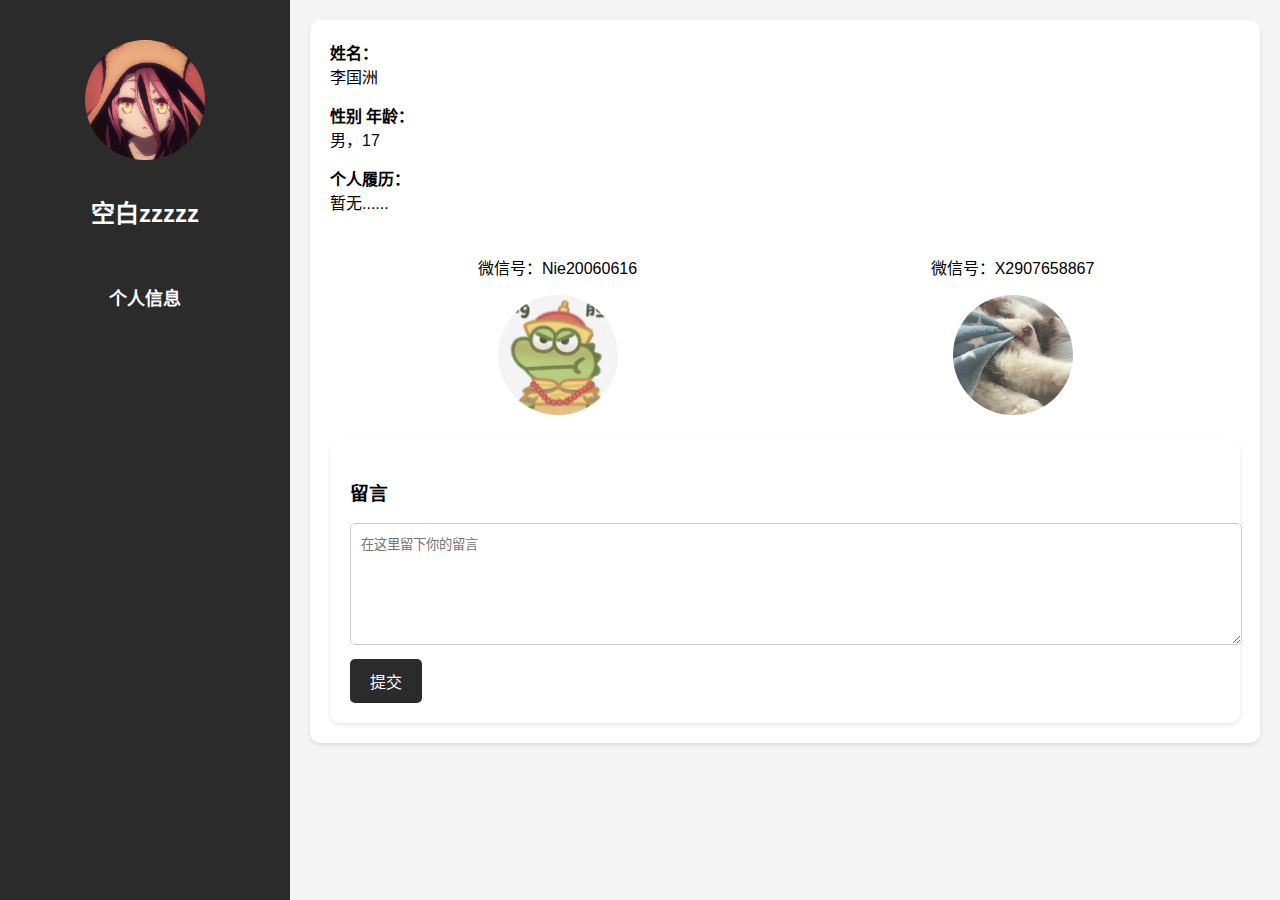
==== LGZ.html @ 47874025 "Update LGZ.html" ====
<!DOCTYPE html>
<html lang="zh-CN">
<head>
    <meta charset="UTF-8">
    <meta name="viewport" content="width=device-width, initial-scale=1.0">
    <title>个人主页</title>
    <link rel="stylesheet" href="styles.css">
    <style>
        body {
            margin: 0;
            padding: 0;
            font-family: Arial, sans-serif;
            background-color: #f4f4f4;
        }
        .container {
            display: flex;
            height: 100vh;
        }
        .sidebar {
            width: 250px;
            background-color: #2b2b2b;
            color: white;
            padding: 20px;
            display: flex;
            flex-direction: column;
            justify-content: flex-start;
            align-items: center;
        }
        .menu-item {
            margin-bottom: 40px;
            text-align: center;
        }
        .menu-item h2 {
            font-size: 18px;
            margin-bottom: 20px;
        }
        .avatar {
            width: 120px;
            height: 120px;
            border-radius: 50%;
            margin-bottom: 10px;
        }
        .content {
            flex-grow: 1;
            padding: 20px;
        }
        .nickname {
            text-align: center;
            font-size: 24px;
            font-weight: bold;
            margin-top: 20px;
        }
        .info-section {
            background-color: white;
            padding: 20px;
            margin-bottom: 20px;
            border-radius: 10px;
            box-shadow: 0 2px 4px rgba(0, 0, 0, 0.1);
        }
        .info-item {
            margin-bottom: 15px;
        }
        .info-item p {
            margin: 0;
        }
        .info-item .title {
            font-weight: bold;
        }
        .comment-section {
            background-color: white;
            padding: 20px;
            border-radius: 10px;
            box-shadow: 0 2px 4px rgba(0, 0, 0, 0.1);
        }
        .comment-box {
            width: 100%;
            height: 100px;
            padding: 10px;
            margin-bottom: 10px;
            border: 1px solid #ccc;
            border-radius: 5px;
        }
        .submit-btn {
            background-color: #2b2b2b;
            color: white;
            border: none;
            padding: 10px 20px;
            cursor: pointer;
            border-radius: 5px;
            font-size: 16px;
        }
        .submit-btn:hover {
            background-color: #4a4a4a;
        }
    </style>
</head>
<body>

    <div class="container">
        <div class="sidebar">
            <div class="menu-item">
                <h2></h2>
                <img src="https://kurumi-lgz.github.io/空白zzzzz.jpg" alt="头像" class="avatar">
                <div class="nickname">空白zzzzz</div>
            </div>

            <div class="menu-item">
                <h2>个人信息</h2>
            </div>
        </div>

        <div class="content">
            <div class="info-section">
                <div class="info-item">
                    <p class="title">姓名：</p>
                    <p>李国洲</p>
                </div>
                <div class="info-item">
                    <p class="title">性别 年龄：</p>
                    <p>男，17</p>
                </div>
                <div class="info-item">
                    <p class="title">个人履历：</p>
                    <p>暂无......</p>
                </div>
                <div class="wechat-container">
                    <div class="wechat">
                     <p>微信号：Nie20060616</p>
                     <img src="https://kurumi-lgz.github.io/neiys.jpg" alt="头像" class="wechat-img">
                    </div>
                    <div class="wechat">
                    <p>微信号：X2907658867</p>
                    <img src="https://kurumi-lgz.github.io/xiaost.jpg" alt="头像" class="wechat-img">
                    </div>
            </div>

            <!-- 留言模块 -->
            <div class="comment-section">
                <h3>留言</h3>
                <textarea class="comment-box" placeholder="在这里留下你的留言"></textarea>
                <button class="submit-btn">提交</button>
            </div>
        </div>
    </div>

</body>
</html>
---- styles.css ----
.wechat-container {
  display: flex;
  justify-content: space-between;
  margin-top: 10px;
}

.wechat {
  flex: 1;
  padding: 10px;
  text-align: center; 
}

.wechat-img {
  width: 120px;
  height: 120px;
  border-radius: 50%;
  margin-bottom: 10px;
}
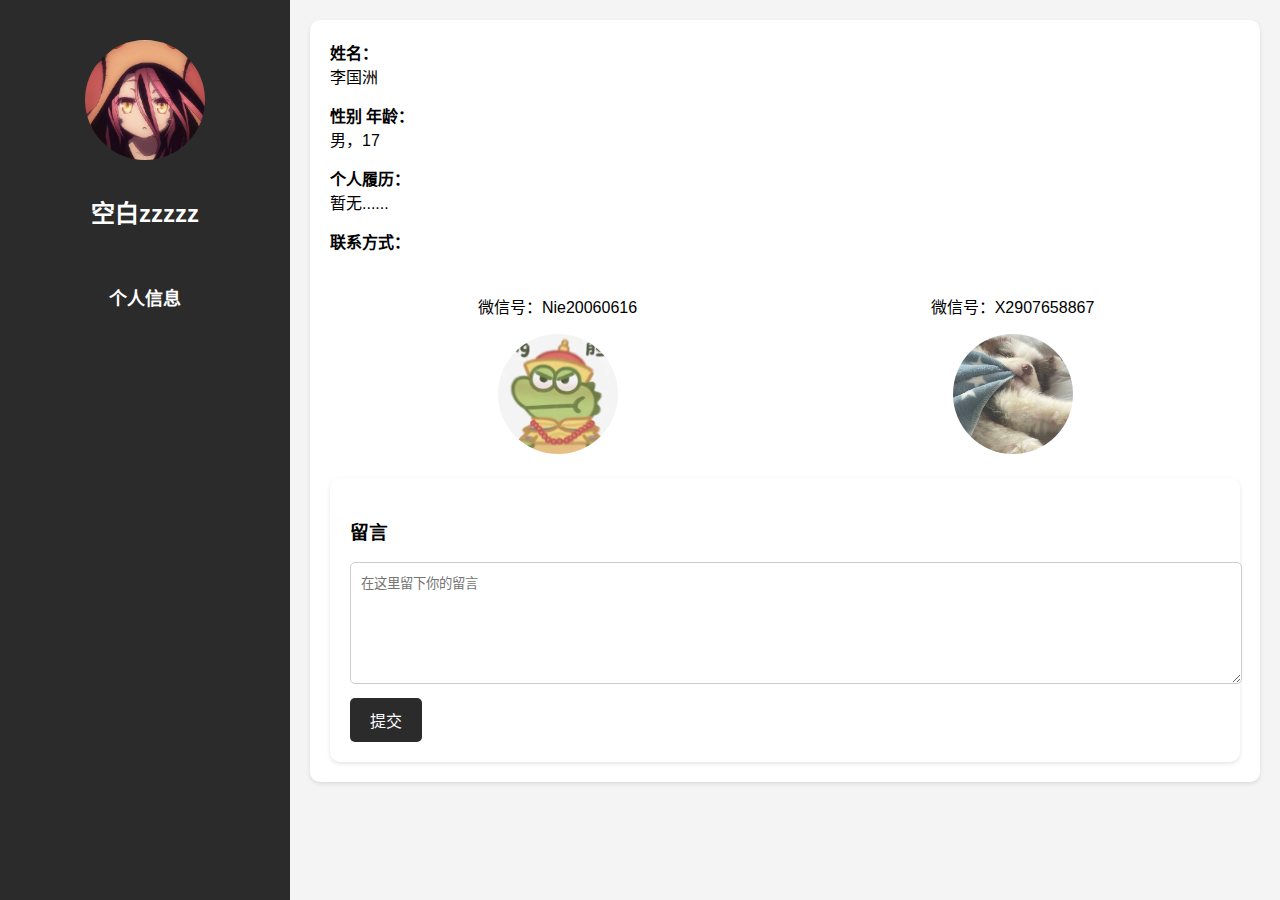
==== commit 21d97d76: "Update LGZ.html" ====
--- a/LGZ.html
+++ b/LGZ.html
@@ -123,6 +123,9 @@
                     <p class="title">个人履历：</p>
                     <p>暂无......</p>
                 </div>
+                <div class="info-item">
+                    <p class="title">联系方式：</p>
+                </div>
                 <div class="wechat-container">
                     <div class="wechat">
                      <p>微信号：Nie20060616</p>
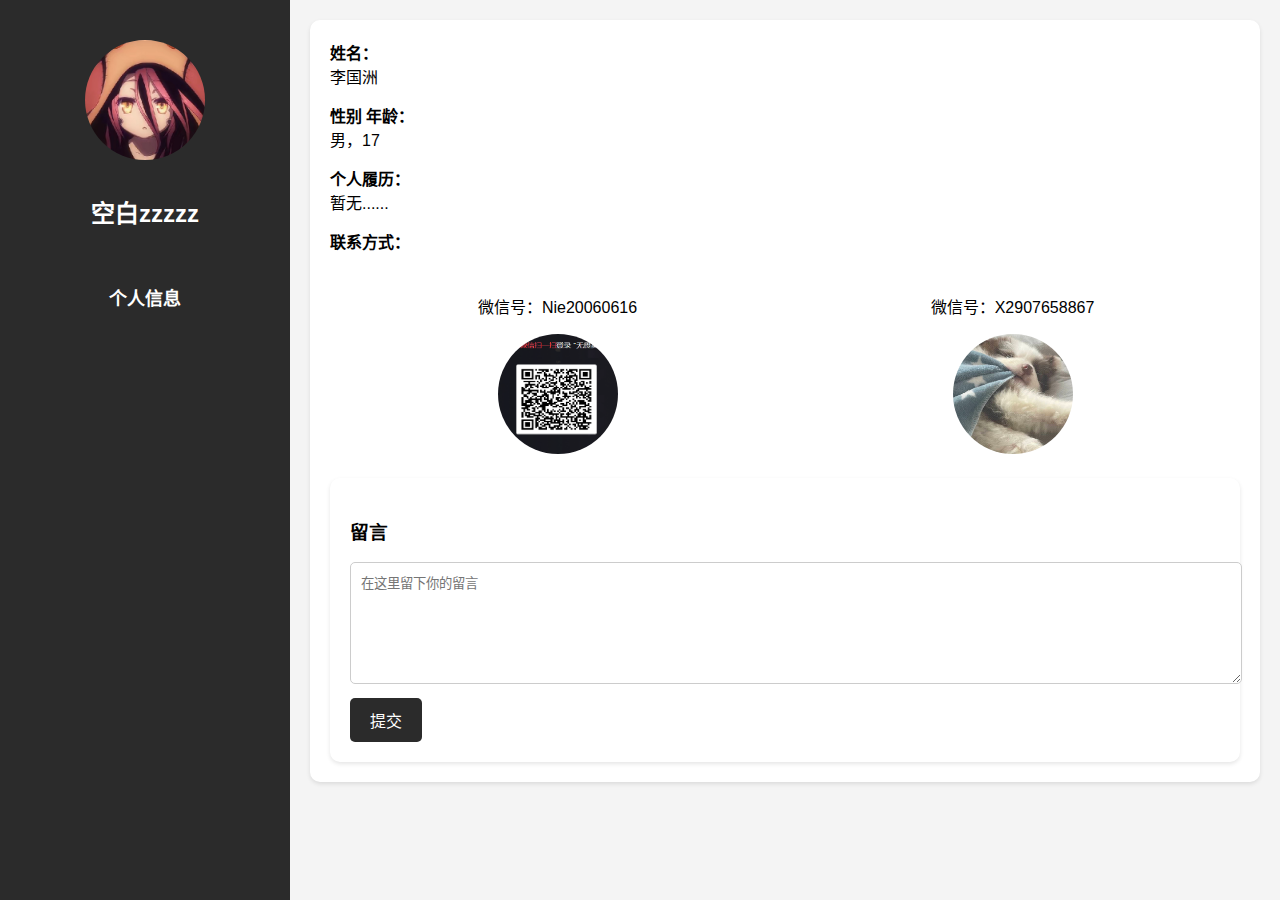
==== commit c743c48c: "Update LGZ.html" ====
--- a/LGZ.html
+++ b/LGZ.html
@@ -129,7 +129,7 @@
                 <div class="wechat-container">
                     <div class="wechat">
                      <p>微信号：Nie20060616</p>
-                     <img src="https://kurumi-lgz.github.io/neiys.jpg" alt="头像" class="wechat-img">
+                     <img src="https://kurumi-lgz.github.io/屏幕截图 2024-09-12 223521.png" alt="头像" class="wechat-img">
                     </div>
                     <div class="wechat">
                     <p>微信号：X2907658867</p>
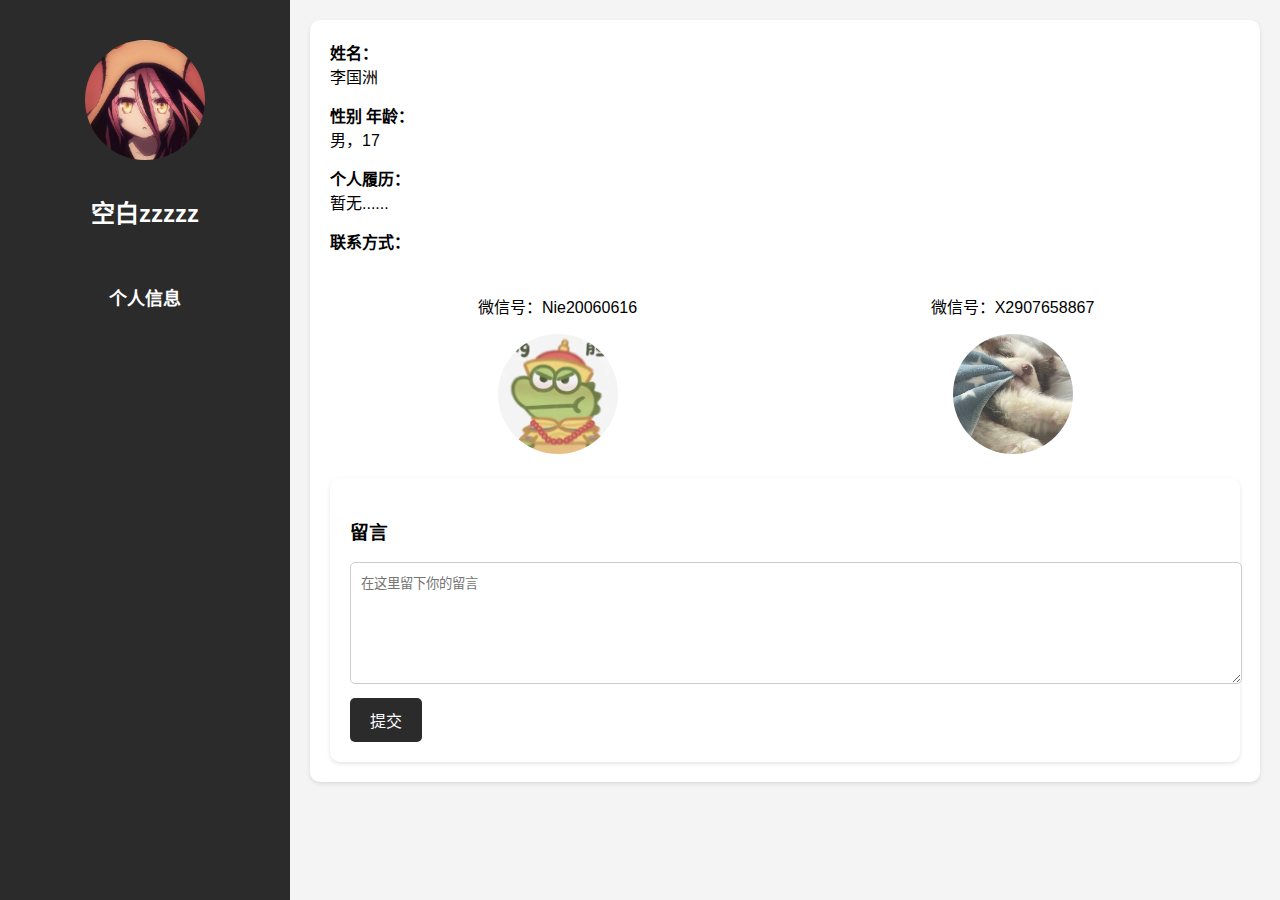
==== commit 55b3eed1: "Update LGZ.html" ====
--- a/LGZ.html
+++ b/LGZ.html
@@ -129,7 +129,7 @@
                 <div class="wechat-container">
                     <div class="wechat">
                      <p>微信号：Nie20060616</p>
-                     <img src="https://kurumi-lgz.github.io/屏幕截图 2024-09-12 223521.png" alt="头像" class="wechat-img">
+                     <img src="https://kurumi-lgz.github.io/neiys.jpg" alt="头像" class="wechat-img">
                     </div>
                     <div class="wechat">
                     <p>微信号：X2907658867</p>
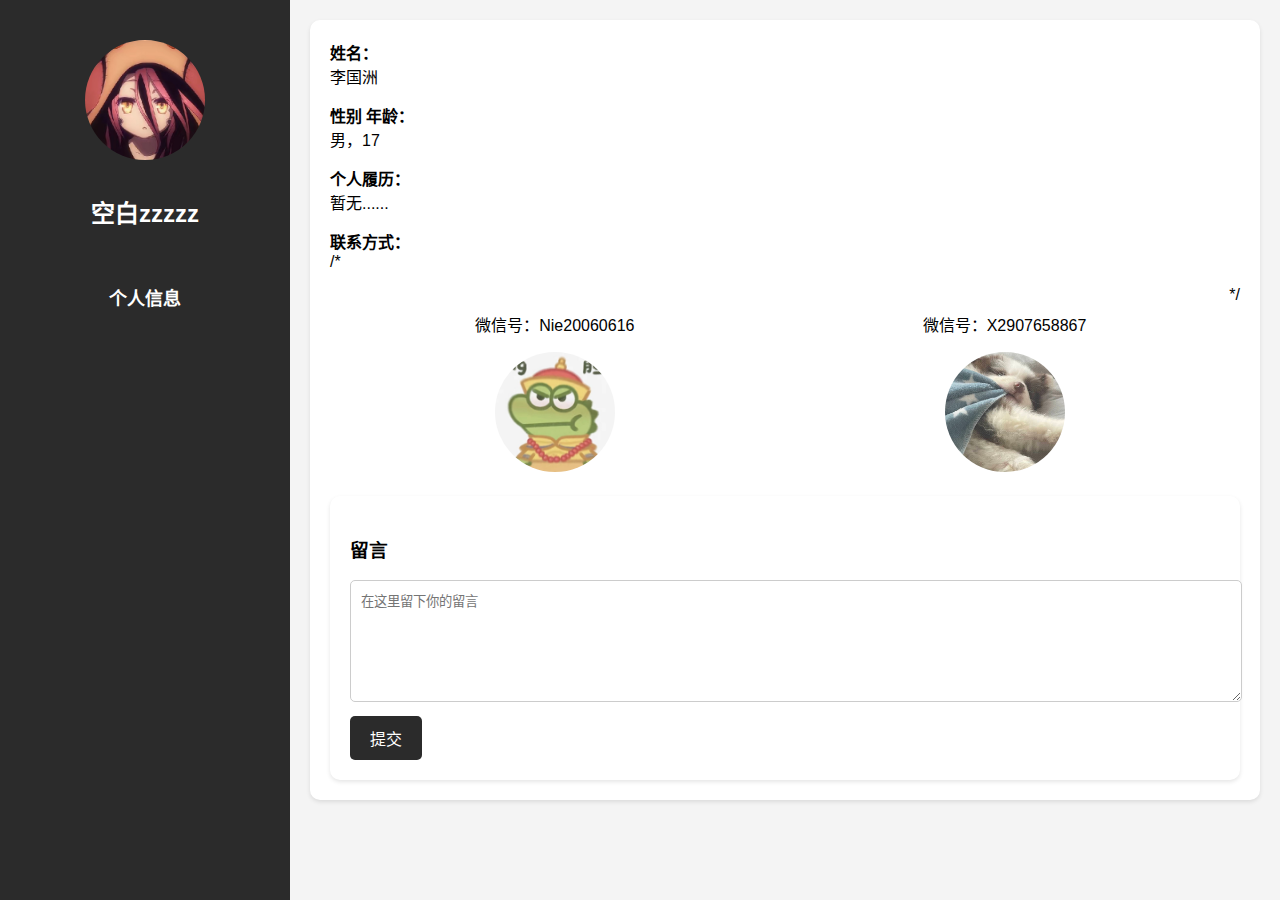
==== commit 7a3d801b: "Update LGZ.html" ====
--- a/LGZ.html
+++ b/LGZ.html
@@ -125,7 +125,7 @@
                 </div>
                 <div class="info-item">
                     <p class="title">联系方式：</p>
-                </div>
+                /*</div>
                 <div class="wechat-container">
                     <div class="wechat">
                      <p>微信号：Nie20060616</p>
@@ -134,7 +134,7 @@
                     <div class="wechat">
                     <p>微信号：X2907658867</p>
                     <img src="https://kurumi-lgz.github.io/xiaost.jpg" alt="头像" class="wechat-img">
-                    </div>
+                    </div>*/
             </div>
 
             <!-- 留言模块 -->
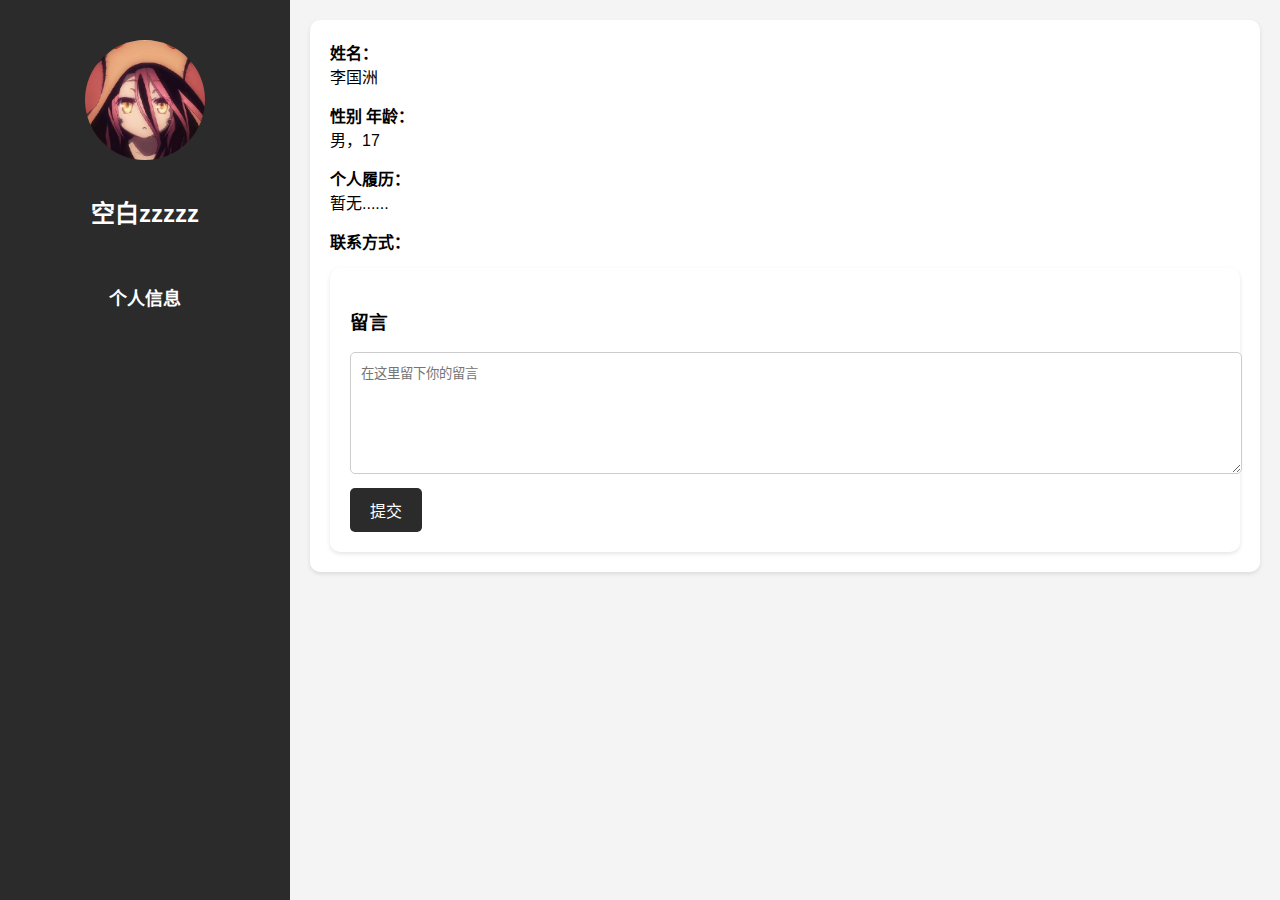
==== commit 20a2e74c: "Update LGZ.html" ====
--- a/LGZ.html
+++ b/LGZ.html
@@ -125,7 +125,7 @@
                 </div>
                 <div class="info-item">
                     <p class="title">联系方式：</p>
-                /*</div>
+                <!-- </div>
                 <div class="wechat-container">
                     <div class="wechat">
                      <p>微信号：Nie20060616</p>
@@ -134,7 +134,7 @@
                     <div class="wechat">
                     <p>微信号：X2907658867</p>
                     <img src="https://kurumi-lgz.github.io/xiaost.jpg" alt="头像" class="wechat-img">
-                    </div>*/
+                    </div> -->
             </div>
 
             <!-- 留言模块 -->
